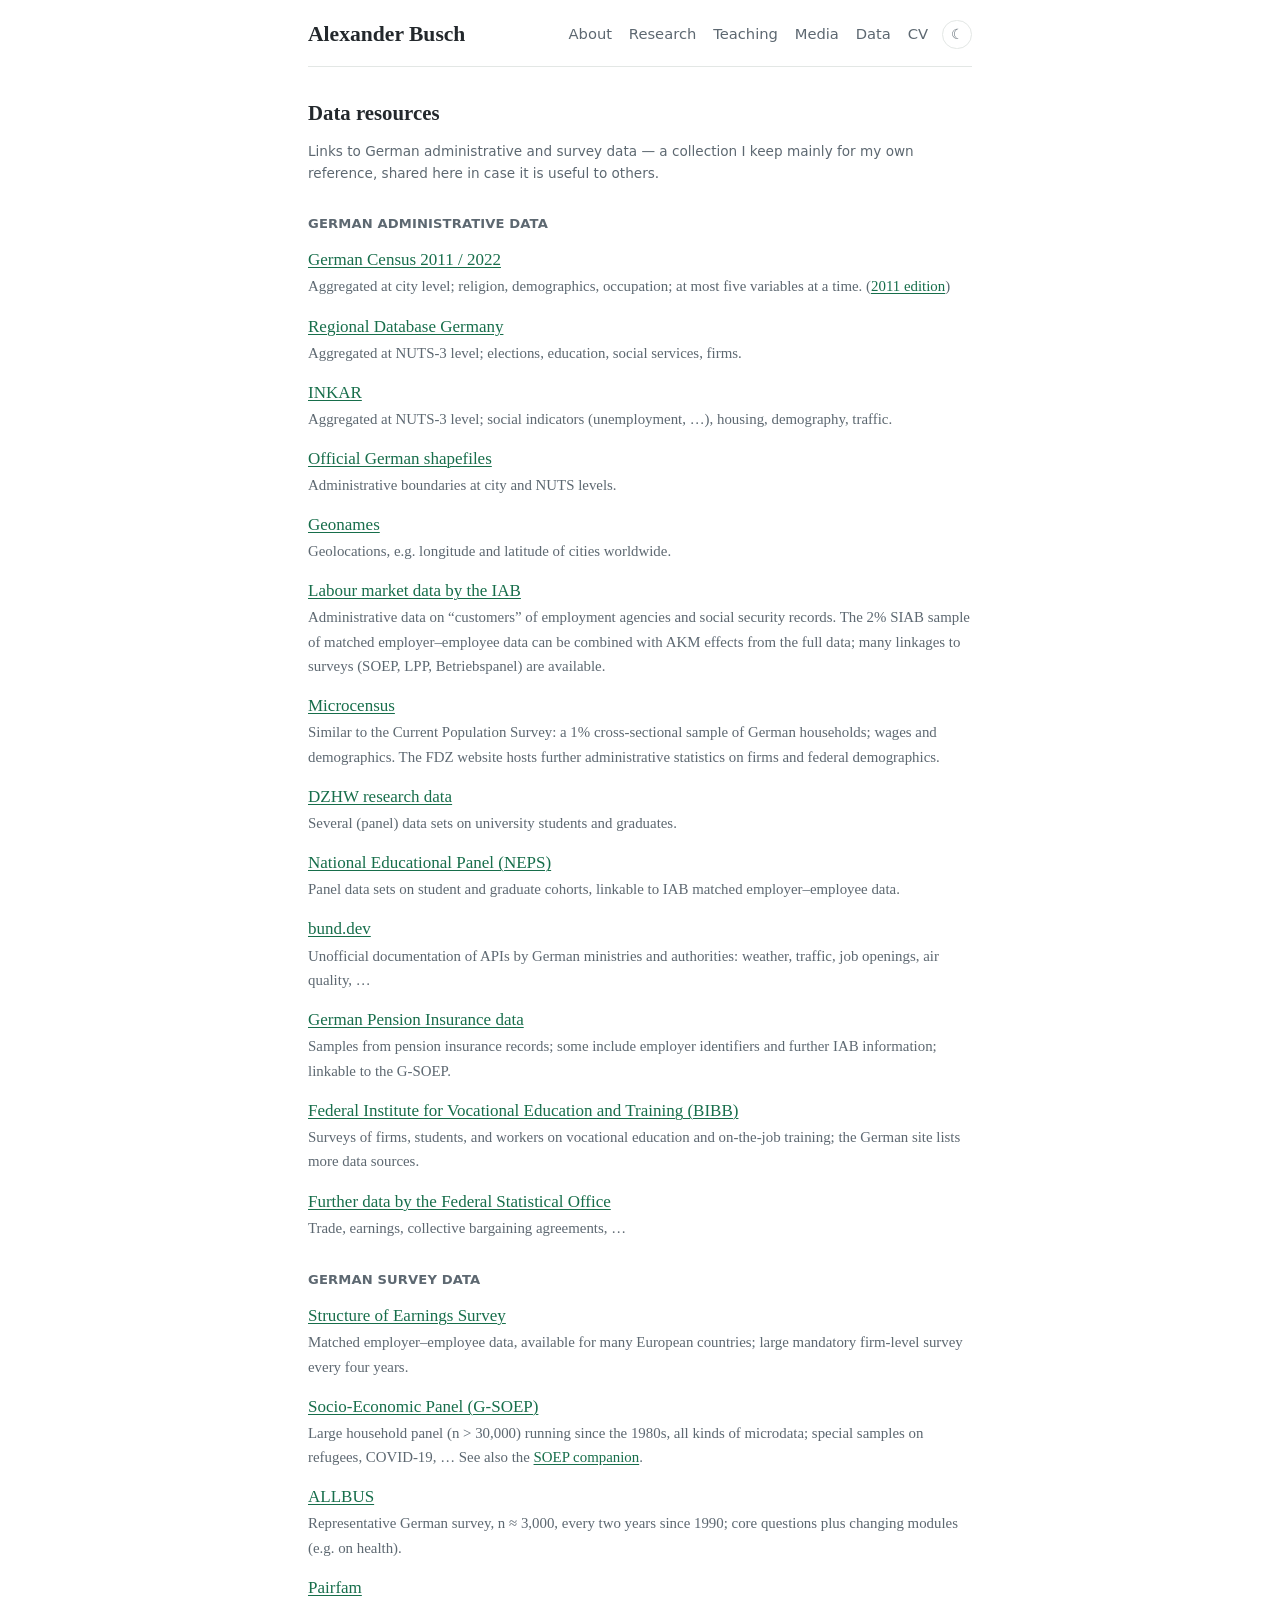
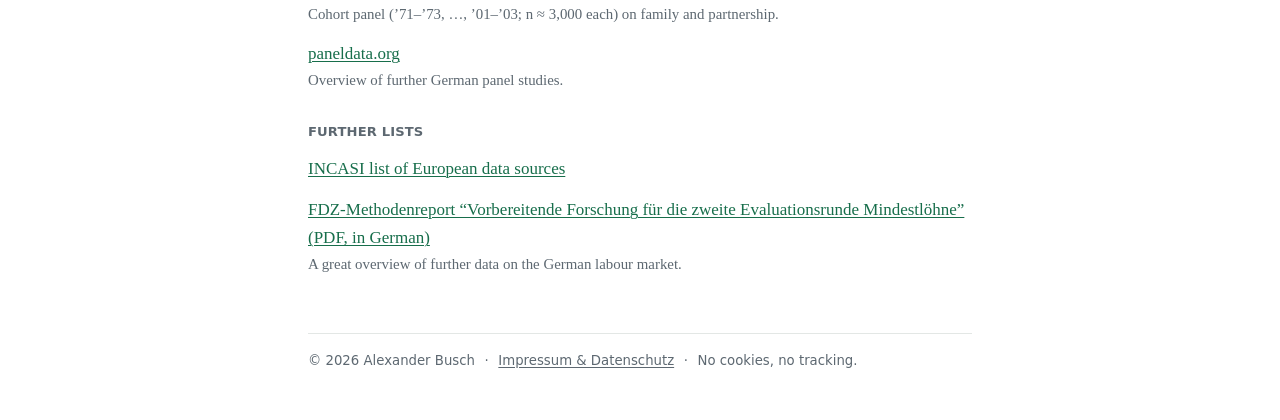
==== data.html @ 5771004b "Replace Hugo site with plain static redesign New site: index.html (about, education, research, teach" ====
<!doctype html>
<html lang="en">
<head>
  <meta charset="utf-8">
  <meta name="viewport" content="width=device-width, initial-scale=1">
  <title>Data — Alexander Busch</title>
  <meta name="description" content="Links to German administrative and survey data, collected by Alexander Busch.">
  <link rel="icon" href="data:image/svg+xml,%3Csvg xmlns='http://www.w3.org/2000/svg' viewBox='0 0 64 64'%3E%3Crect width='64' height='64' rx='12' fill='%23176e4b'/%3E%3Ctext x='32' y='43' font-family='Georgia,serif' font-size='30' fill='white' text-anchor='middle'%3EAB%3C/text%3E%3C/svg%3E">
  <link rel="stylesheet" href="styles.css">
  <script>try{var t=localStorage.getItem('theme');if(t)document.documentElement.setAttribute('data-theme',t)}catch(e){}</script>
</head>
<body>

<header class="site-header">
  <p class="site-name"><a href="./">Alexander Busch</a></p>
  <nav class="site-nav" id="site-nav">
    <a href="index.html#about">About</a>
    <a href="index.html#research">Research</a>
    <a href="index.html#teaching">Teaching</a>
    <a href="media.html">Media</a>
    <a href="data.html">Data</a>
    <a href="uploads/Alexander_Busch_CV.pdf" target="_blank" rel="noopener">CV</a>
  </nav>
  <button id="theme-toggle" aria-label="Switch between light and dark mode" title="Light / dark mode"><span class="moon">☾</span><span class="sun">☀</span></button>
  <button id="nav-burger" class="nav-burger" aria-label="Menu" aria-controls="site-nav" aria-expanded="false"><span></span><span></span><span></span></button>
</header>

<section>
  <h1 class="page-title">Data resources</h1>
  <p class="note">Links to German administrative and survey data — a collection I keep mainly for my own reference, shared here in case it is useful to others.</p>

  <h3>German administrative data</h3>
  <ul class="data-list">
    <li>
      <a href="https://www.zensus2022.de/">German Census 2011 / 2022</a>
      <span class="desc">Aggregated at city level; religion, demographics, occupation; at most five variables at a time. (<a href="https://www.zensus2011.de/">2011 edition</a>)</span>
    </li>
    <li>
      <a href="https://www.regionalstatistik.de/genesis/online">Regional Database Germany</a>
      <span class="desc">Aggregated at NUTS-3 level; elections, education, social services, firms.</span>
    </li>
    <li>
      <a href="https://www.inkar.de/">INKAR</a>
      <span class="desc">Aggregated at NUTS-3 level; social indicators (unemployment, …), housing, demography, traffic.</span>
    </li>
    <li>
      <a href="https://gdz.bkg.bund.de/index.php/default/digitale-geodaten/verwaltungsgebiete.html">Official German shapefiles</a>
      <span class="desc">Administrative boundaries at city and NUTS levels.</span>
    </li>
    <li>
      <a href="http://www.geonames.org/export/">Geonames</a>
      <span class="desc">Geolocations, e.g. longitude and latitude of cities worldwide.</span>
    </li>
    <li>
      <a href="https://fdz.iab.de/en/our-data-products/">Labour market data by the IAB</a>
      <span class="desc">Administrative data on “customers” of employment agencies and social security records. The 2% SIAB sample of matched employer–employee data can be combined with AKM effects from the full data; many linkages to surveys (SOEP, LPP, Betriebspanel) are available.</span>
    </li>
    <li>
      <a href="https://www.forschungsdatenzentrum.de/de/haushalte/mikrozensus">Microcensus</a>
      <span class="desc">Similar to the Current Population Survey: a 1% cross-sectional sample of German households; wages and demographics. The FDZ website hosts further administrative statistics on firms and federal demographics.</span>
    </li>
    <li>
      <a href="https://metadata.fdz.dzhw.eu/de/search?page=1&amp;size=10&amp;type=data_packages">DZHW research data</a>
      <span class="desc">Several (panel) data sets on university students and graduates.</span>
    </li>
    <li>
      <a href="https://www.neps-data.de/Datenzentrum/Daten-und-Dokumentation">National Educational Panel (NEPS)</a>
      <span class="desc">Panel data sets on student and graduate cohorts, linkable to IAB matched employer–employee data.</span>
    </li>
    <li>
      <a href="https://bund.dev/">bund.dev</a>
      <span class="desc">Unofficial documentation of APIs by German ministries and authorities: weather, traffic, job openings, air quality, …</span>
    </li>
    <li>
      <a href="https://www.eservice-drv.de/FdzPortalWeb/dispcontent.do?id=main_fdz_forschung&amp;chmenu=ispvwNavEntriesByHierarchy27">German Pension Insurance data</a>
      <span class="desc">Samples from pension insurance records; some include employer identifiers and further IAB information; linkable to the G-SOEP.</span>
    </li>
    <li>
      <a href="https://www.bibb.de/de/26982.php">Federal Institute for Vocational Education and Training (BIBB)</a>
      <span class="desc">Surveys of firms, students, and workers on vocational education and on-the-job training; the German site lists more data sources.</span>
    </li>
    <li>
      <a href="https://www.destatis.de/EN/Methods/Quality/QualityReports/_node.html#_9bcuj7jmi">Further data by the Federal Statistical Office</a>
      <span class="desc">Trade, earnings, collective bargaining agreements, …</span>
    </li>
  </ul>

  <h3>German survey data</h3>
  <ul class="data-list">
    <li>
      <a href="https://ec.europa.eu/eurostat/web/microdata/structure-of-earnings-survey">Structure of Earnings Survey</a>
      <span class="desc">Matched employer–employee data, available for many European countries; large mandatory firm-level survey every four years.</span>
    </li>
    <li>
      <a href="https://www.diw.de/en/diw_01.c.678568.en/research_data_center_soep.html">Socio-Economic Panel (G-SOEP)</a>
      <span class="desc">Large household panel (n &gt; 30,000) running since the 1980s, all kinds of microdata; special samples on refugees, COVID-19, … See also the <a href="http://companion.soep.de/index.html">SOEP companion</a>.</span>
    </li>
    <li>
      <a href="https://www.gesis.org/en/allbus/download">ALLBUS</a>
      <span class="desc">Representative German survey, n ≈ 3,000, every two years since 1990; core questions plus changing modules (e.g. on health).</span>
    </li>
    <li>
      <a href="https://www.pairfam.de/">Pairfam</a>
      <span class="desc">Cohort panel (’71–’73, …, ’01–’03; n ≈ 3,000 each) on family and partnership.</span>
    </li>
    <li>
      <a href="https://paneldata.org/">paneldata.org</a>
      <span class="desc">Overview of further German panel studies.</span>
    </li>
  </ul>

  <h3>Further lists</h3>
  <ul class="data-list">
    <li>
      <a href="https://webs.uab.cat/incasi/en/european-data-sources/">INCASI list of European data sources</a>
    </li>
    <li>
      <a href="https://doku.iab.de/fdz/reporte/2014/MR_03-14.pdf">FDZ-Methodenreport “Vorbereitende Forschung für die zweite Evaluationsrunde Mindestlöhne” (PDF, in German)</a>
      <span class="desc">A great overview of further data on the German labour market.</span>
    </li>
  </ul>
</section>

<footer class="site-footer">
  <span>© 2026 Alexander Busch</span>
  <span>·</span>
  <a href="privacy.html">Impressum &amp; Datenschutz</a>
  <span>·</span>
  <span>No cookies, no tracking.</span>
</footer>

<script src="script.js"></script>

<!-- Visitor statistics (GoatCounter: cookieless, so no consent banner is needed).
     To enable: create a free account at https://www.goatcounter.com, pick a code
     (e.g. "alexanderbusch"), replace MYCODE below, and remove the comment markers.
<script data-goatcounter="https://MYCODE.goatcounter.com/count" async src="//gc.zgo.at/count.js"></script>
-->
</body>
</html>
---- styles.css ----
/* ============================================================
   alexander-busch.eu — one stylesheet for the whole site
   ------------------------------------------------------------
   All colors and fonts are defined as variables in the three
   blocks below. The two dark blocks must stay identical: one
   applies when the visitor clicked the toggle, the other when
   their operating system prefers dark mode.
   ============================================================ */

:root {
  --bg:      #ffffff;
  --text:    #23282c;
  --muted:   #5d6871;
  --accent:  #176e4b;   /* deep green */
  --border:  #e3e7e5;
  --surface: #f5f7f6;   /* background of abstract / BibTeX boxes */

  --serif: Charter, "Bitstream Charter", "Iowan Old Style", "Sitka Text", Cambria, Georgia, serif;
  --sans:  system-ui, -apple-system, "Segoe UI", Helvetica, Arial, sans-serif;
  --mono:  ui-monospace, "Cascadia Code", Consolas, Menlo, monospace;
}

/* Dark theme, selected with the toggle button */
[data-theme="dark"] {
  --bg:      #15181a;
  --text:    #d8dcde;
  --muted:   #96a1a9;
  --accent:  #6cc59d;
  --border:  #2b3134;
  --surface: #1c2124;
}

/* Dark theme, following the operating system (toggle not used) */
@media (prefers-color-scheme: dark) {
  :root:not([data-theme="light"]) {
    --bg:      #15181a;
    --text:    #d8dcde;
    --muted:   #96a1a9;
    --accent:  #6cc59d;
    --border:  #2b3134;
    --surface: #1c2124;
  }
}

/* ---------- base ------------------------------------------- */

* { box-sizing: border-box; }

html { scroll-behavior: smooth; }

body {
  margin: 0 auto;
  max-width: 44rem;
  padding: 0 1.25rem 3rem;
  font-family: var(--serif);
  font-size: 1.0625rem;
  line-height: 1.65;
  color: var(--text);
  background: var(--bg);
}

a {
  color: var(--accent);
  text-decoration-thickness: 1px;
  text-underline-offset: 2px;
}
a:hover { text-decoration-thickness: 2px; }

img { max-width: 100%; }

/* Anchor targets stop below the sticky header instead of underneath it */
section { scroll-margin-top: 4.5rem; }

h1, h2, h3 {
  font-family: var(--serif);
  line-height: 1.3;
  font-weight: 600;
}

h2 {
  font-size: 1.3rem;
  margin: 2.75rem 0 1.1rem;
  padding-bottom: 0.3rem;
  border-bottom: 1px solid var(--border);
}

/* Page title on the subpages (Media, Data, Impressum) */
.page-title { font-size: 1.3rem; margin: 0 0 0.4rem; }

h3 {
  font-family: var(--sans);
  font-size: 0.82rem;
  font-weight: 600;
  letter-spacing: 0.01em;
  color: var(--muted);
  text-transform: uppercase;
  margin: 1.9rem 0 0.9rem;
}

/* ---------- header ----------------------------------------- */

.site-header {
  position: sticky;   /* header stays visible while scrolling */
  top: 0;
  z-index: 50;
  background: var(--bg);
  display: flex;
  flex-wrap: wrap;
  align-items: center;
  gap: 0.45rem 0.9rem;
  padding: 1.05rem 0 0.85rem;
  border-bottom: 1px solid var(--border);
  margin-bottom: 2rem;
}

.site-name {
  font-size: 1.35rem;
  font-weight: 600;
  margin: 0 auto 0 0;   /* pushes nav and buttons to the right */
}
.site-name a {
  color: var(--text);
  text-decoration: none;
}

.site-nav {
  display: flex;
  flex-wrap: wrap;
  align-items: center;
  gap: 0.35rem 1.05rem;
  font-family: var(--sans);
  font-size: 0.92rem;
}
.site-nav a {
  color: var(--muted);
  text-decoration: none;
}
.site-nav a:hover { color: var(--accent); }

#theme-toggle {
  background: none;
  border: 1px solid var(--border);
  border-radius: 999px;
  color: var(--muted);
  width: 1.85rem;
  height: 1.85rem;
  line-height: 1;
  font-size: 0.9rem;
  cursor: pointer;
  padding: 0;
}
#theme-toggle:hover { color: var(--accent); border-color: var(--accent); }

/* ☰ button; only shown on narrow screens (see media query below) */
.nav-burger {
  display: none;
  background: none;
  border: 1px solid var(--border);
  border-radius: 999px;
  width: 1.85rem;
  height: 1.85rem;
  padding: 0;
  cursor: pointer;
  flex-direction: column;
  align-items: center;
  justify-content: center;
  gap: 3px;
}
.nav-burger span {
  display: block;
  width: 0.9rem;
  height: 1.5px;
  background: var(--muted);
}
.nav-burger:hover { border-color: var(--accent); }
.nav-burger:hover span { background: var(--accent); }

/* Show ☾ in light mode, ☀ in dark mode */
#theme-toggle .sun  { display: none; }
[data-theme="dark"] #theme-toggle .moon { display: none; }
[data-theme="dark"] #theme-toggle .sun  { display: inline; }
@media (prefers-color-scheme: dark) {
  :root:not([data-theme="light"]) #theme-toggle .moon { display: none; }
  :root:not([data-theme="light"]) #theme-toggle .sun  { display: inline; }
}

/* ---------- about ------------------------------------------ */

.about {
  display: flex;
  gap: 2rem;
  align-items: flex-start;
}
.about-text { flex: 1; }
.about-text p:first-child { margin-top: 0.2rem; }

.portrait {
  width: 158px;
  height: auto;      /* keeps the aspect ratio at every window size */
  border-radius: 6px;
  flex-shrink: 0;
  margin-top: 0.4rem;
}

.contact-links {
  font-family: var(--sans);
  font-size: 0.9rem;
  margin: 1.3rem 0 0;
  display: flex;
  flex-wrap: wrap;
  gap: 0.3rem 0.65rem;
}
.contact-links a { text-decoration: none; }
.contact-links a:hover { text-decoration: underline; }
.contact-links .sep { color: var(--border); }

.edu {
  font-family: var(--sans);
  font-size: 0.88rem;
  color: var(--muted);
  list-style: none;
  padding: 0;
  margin: 0.2rem 0 0;   /* the "Education" heading above provides the spacing */
}
.edu li { margin: 0.15rem 0; }

.note {
  font-family: var(--sans);
  font-size: 0.85rem;
  color: var(--muted);
}

/* ---------- publications ----------------------------------- */

.pub { margin: 0 0 1.9rem; }

.pub-title {
  font-size: 1.05rem;
  font-weight: 600;
  line-height: 1.45;
  margin: 0;
}
.pub-title a { color: var(--text); }

.pub-authors {
  font-family: var(--sans);
  font-size: 0.88rem;
  color: var(--muted);
  margin: 0.1rem 0 0;
}

.pub-venue {
  font-style: italic;
  color: var(--muted);
  font-size: 0.95rem;
  margin: 0.1rem 0 0.25rem;
}

.pub-links,
.pub details {
  font-family: var(--sans);
  font-size: 0.88rem;
  margin: 0.15rem 0 0;
}
.pub-links { display: flex; flex-wrap: wrap; gap: 0.2rem 1rem; }

.pub summary {
  color: var(--accent);
  cursor: pointer;
  list-style: none;
  width: fit-content;
}
.pub summary::-webkit-details-marker { display: none; }
.pub summary::before { content: "▸ "; font-size: 0.75em; }
.pub details[open] > summary::before { content: "▾ "; }
.pub summary:hover { text-decoration: underline; }

.abstract-body {
  font-family: var(--serif);
  font-size: 0.95rem;
  margin: 0.5rem 0 0.25rem;
  padding: 0.55rem 0.9rem;
  border-left: 3px solid var(--accent);
  background: var(--surface);
}

.bibtex { position: relative; margin-top: 0.5rem; }
.bibtex pre {
  margin: 0;
  padding: 0.7rem 0.9rem;
  background: var(--surface);
  border: 1px solid var(--border);
  border-radius: 6px;
  overflow-x: auto;
  font-family: var(--mono);
  font-size: 0.78rem;
  line-height: 1.55;
}
.copy-bib {
  position: absolute;
  top: 0.45rem;
  right: 0.45rem;
  font-family: var(--sans);
  font-size: 0.72rem;
  color: var(--muted);
  background: var(--bg);
  border: 1px solid var(--border);
  border-radius: 5px;
  padding: 0.15rem 0.5rem;
  cursor: pointer;
}
.copy-bib:hover { color: var(--accent); border-color: var(--accent); }

/* ---------- teaching --------------------------------------- */

.teach-list {
  list-style: none;
  padding: 0;
  margin: 0 0 1rem;
}
.teach-list li { margin: 0.25rem 0; }

/* ---------- media ------------------------------------------ */

.media-list {
  list-style: none;
  padding: 0;
  margin: 0;
}
.media-list li {
  display: grid;
  grid-template-columns: 5.6rem 1fr;
  gap: 1rem;
  margin: 0 0 0.95rem;
}
.media-date {
  font-family: var(--sans);
  font-size: 0.85rem;
  color: var(--muted);
  padding-top: 0.15rem;
  white-space: nowrap;
}
.media-body { min-width: 0; }
.media-outlet { font-weight: 600; }
.media-links {
  font-family: var(--sans);
  font-size: 0.88rem;
}

/* ---------- data page -------------------------------------- */

.data-list {
  list-style: none;
  padding: 0;
  margin: 0 0 1.5rem;
}
.data-list li { margin: 0 0 0.85rem; }
.data-list .desc {
  display: block;
  font-size: 0.93rem;
  color: var(--muted);
}

/* ---------- footer ----------------------------------------- */

.site-footer {
  margin-top: 3.5rem;
  padding-top: 1rem;
  border-top: 1px solid var(--border);
  font-family: var(--sans);
  font-size: 0.83rem;
  color: var(--muted);
  display: flex;
  flex-wrap: wrap;
  gap: 0.3rem 0.6rem;
}
.site-footer a { color: var(--muted); }
.site-footer a:hover { color: var(--accent); }

/* ---------- small screens ---------------------------------- */

/* Collapse the nav into the ☰ menu when it no longer fits on one line */
@media (max-width: 720px) {
  .nav-burger { display: flex; }
  .site-nav { display: none; }
  .site-header.nav-open .site-nav {
    display: flex;
    flex-direction: column;
    align-items: flex-start;
    gap: 0.6rem;
    width: 100%;
    order: 10;
    padding: 0.4rem 0 0.6rem;
  }
}

@media (max-width: 620px) {
  body { font-size: 1rem; }
  .about { flex-direction: column-reverse; gap: 1.1rem; }
  .portrait { width: 132px; }
  .media-list li {
    grid-template-columns: 1fr;
    gap: 0.05rem;
    margin-bottom: 1.1rem;
  }
}
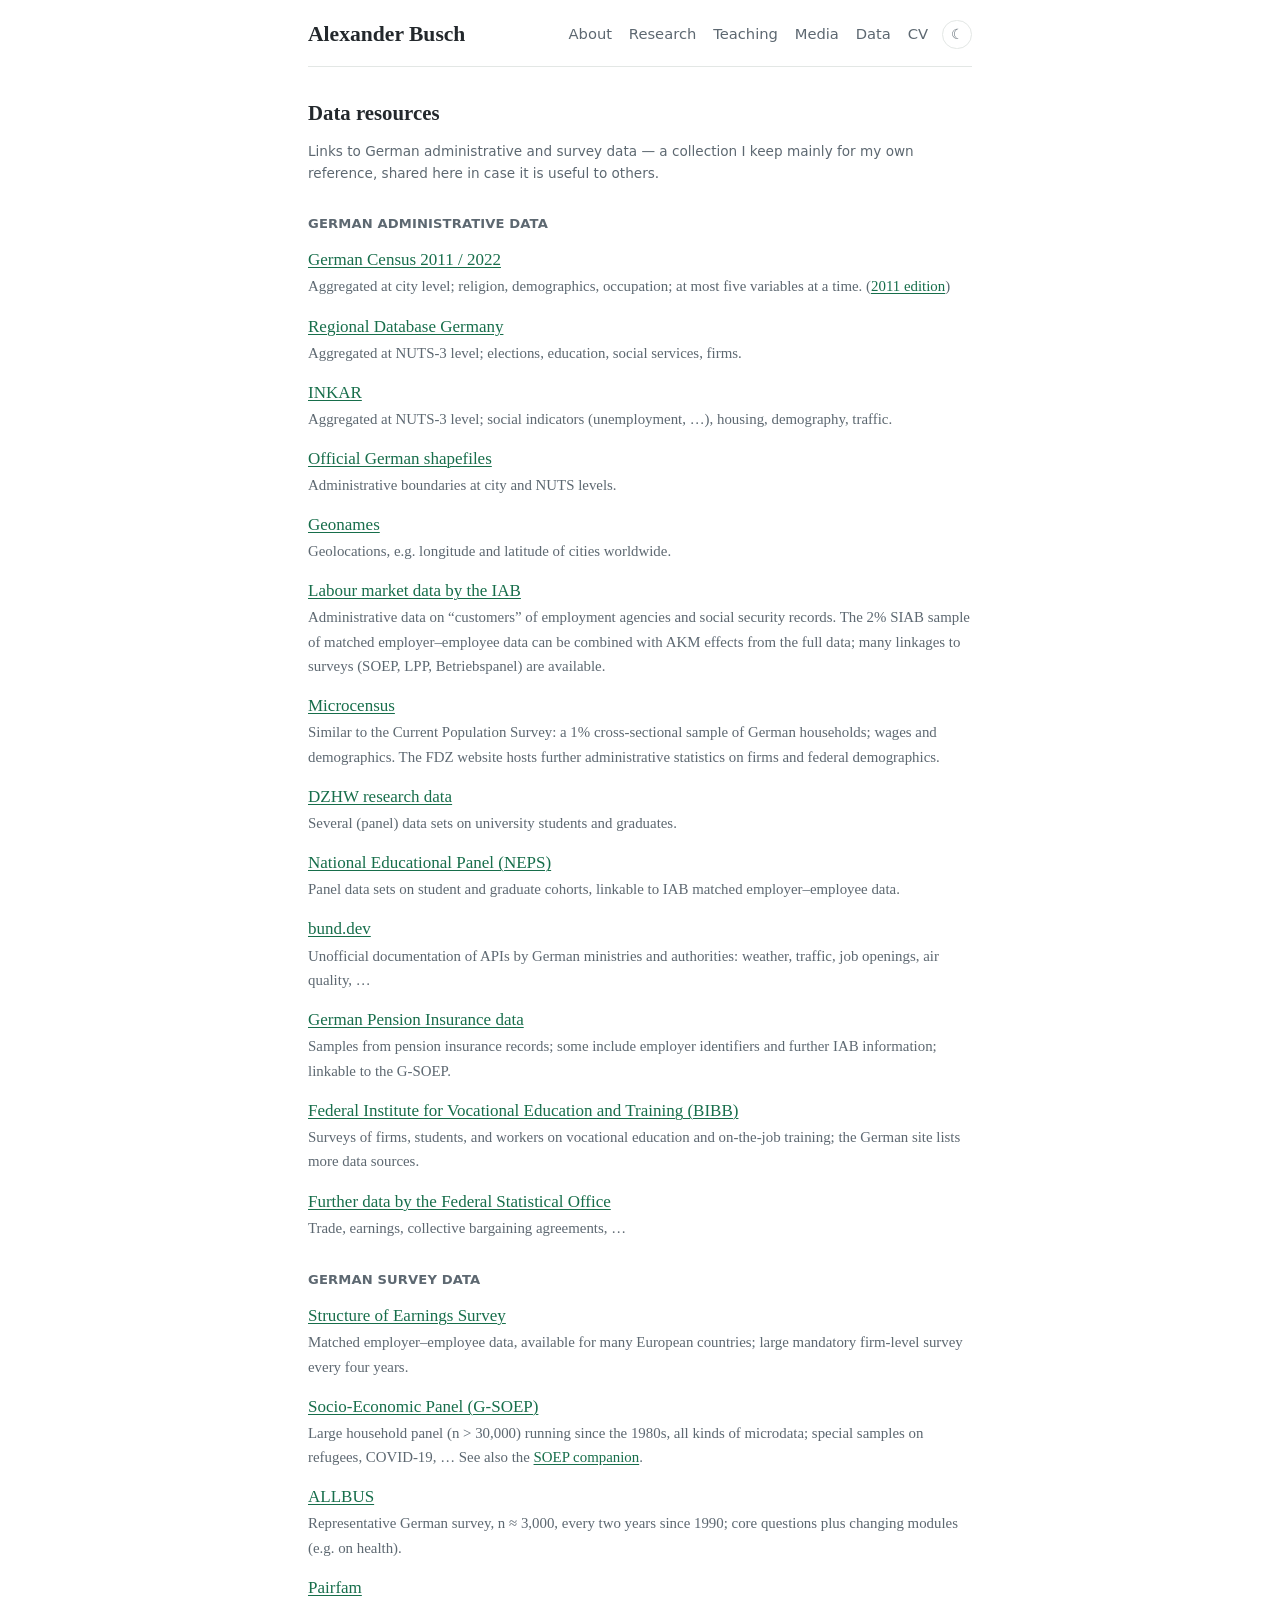
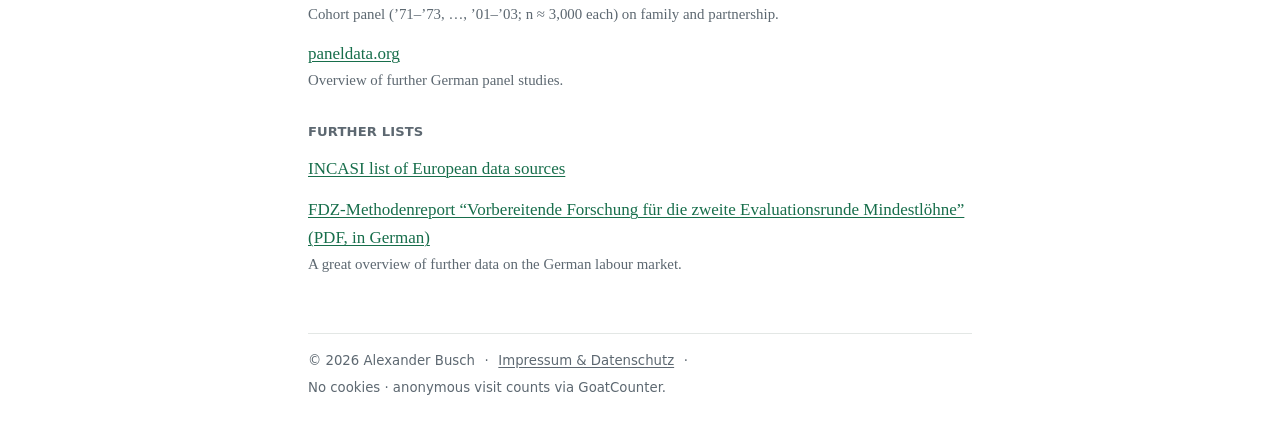
==== commit 527cef20: "Enable GoatCounter visitor statistics (code: busch) Cookieless page-view counting on all four pages," ====
--- a/data.html
+++ b/data.html
@@ -126,15 +126,12 @@
   <span>·</span>
   <a href="privacy.html">Impressum &amp; Datenschutz</a>
   <span>·</span>
-  <span>No cookies, no tracking.</span>
+  <span>No cookies · anonymous visit counts via GoatCounter.</span>
 </footer>
 
 <script src="script.js"></script>
 
-<!-- Visitor statistics (GoatCounter: cookieless, so no consent banner is needed).
-     To enable: create a free account at https://www.goatcounter.com, pick a code
-     (e.g. "alexanderbusch"), replace MYCODE below, and remove the comment markers.
-<script data-goatcounter="https://MYCODE.goatcounter.com/count" async src="//gc.zgo.at/count.js"></script>
--->
+<!-- Visitor statistics: GoatCounter, cookieless, dashboard at https://busch.goatcounter.com -->
+<script data-goatcounter="https://busch.goatcounter.com/count" async src="//gc.zgo.at/count.js"></script>
 </body>
 </html>
